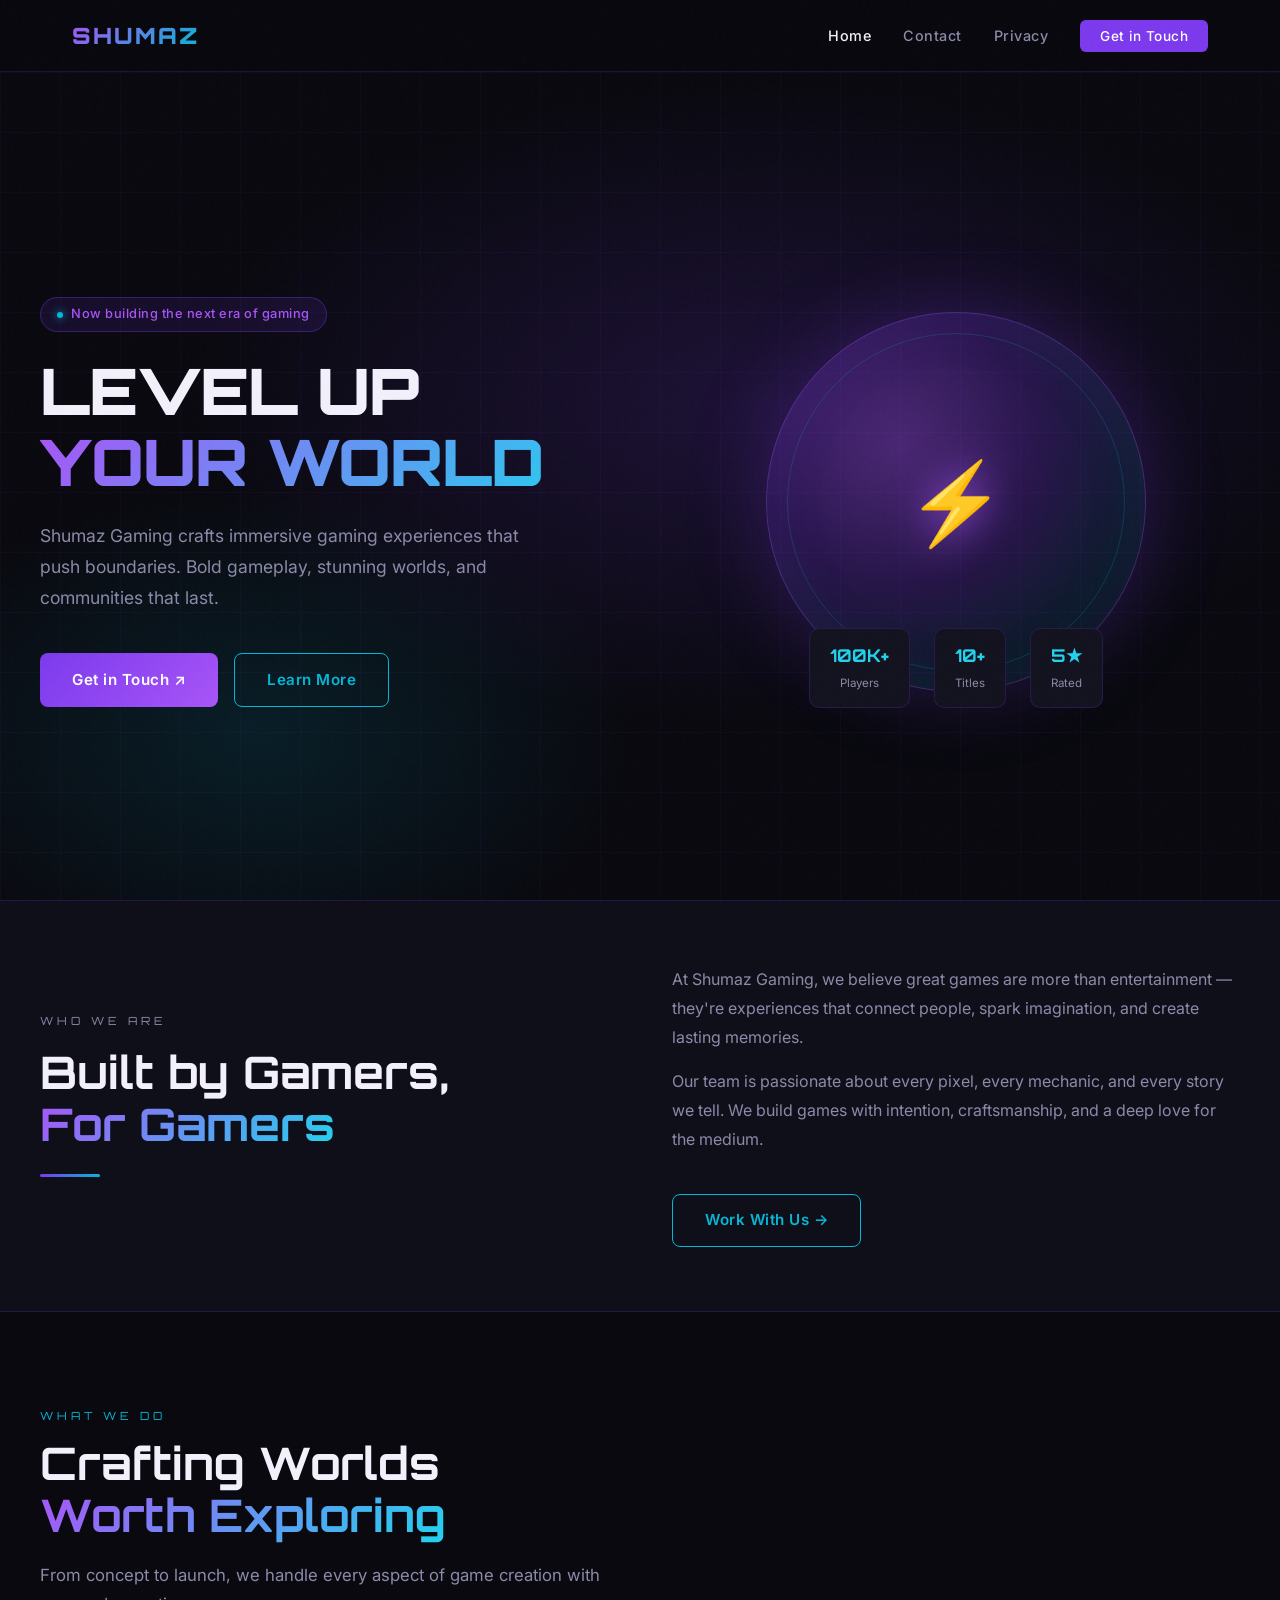
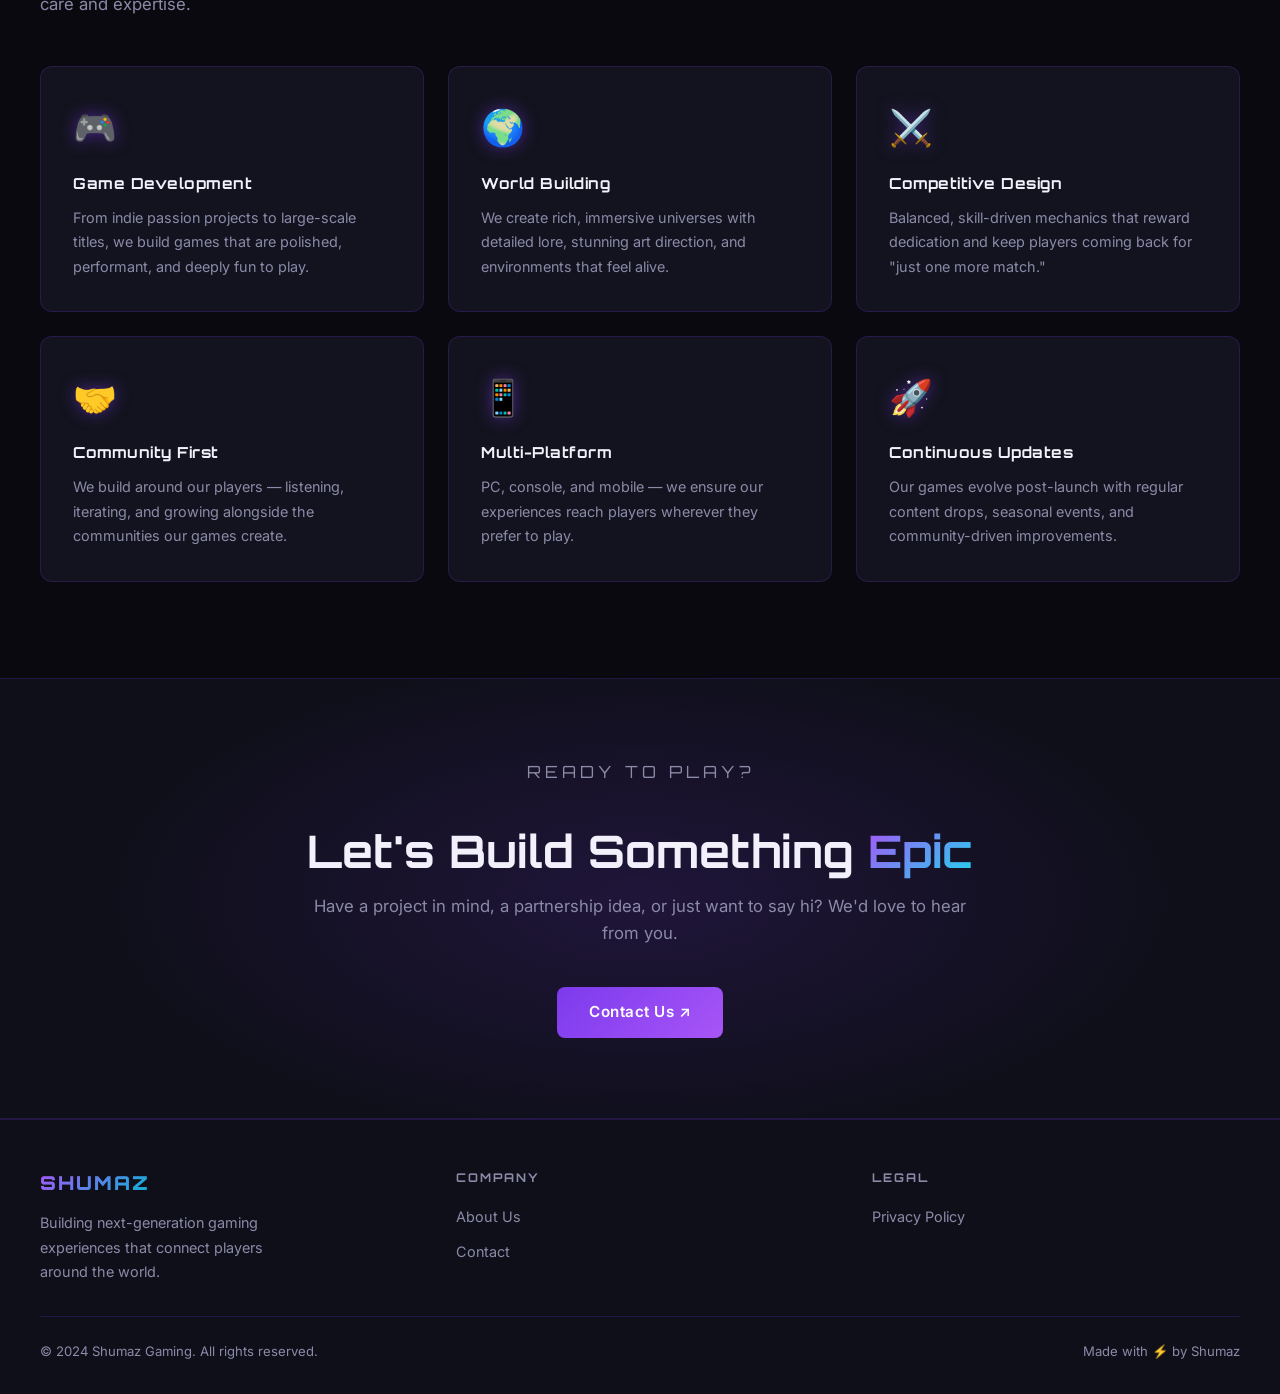
==== index.html @ ed70175b "push" ====
<!DOCTYPE html>
<html lang="en">
<head>
  <meta charset="UTF-8" />
  <meta name="viewport" content="width=device-width, initial-scale=1.0" />
  <title>Shumaz Gaming — Level Up Your World</title>
  <meta name="description" content="Shumaz Gaming creates next-generation gaming experiences. Bold games, immersive worlds, unforgettable moments." />
  <link rel="stylesheet" href="styles.css" />
  <style>
    /* ── Hero ── */
    .hero {
      min-height: calc(100vh - var(--nav-height));
      display: flex;
      align-items: center;
      position: relative;
      overflow: hidden;
      padding: 6rem 2rem 4rem;
    }
    .hero-bg {
      position: absolute;
      inset: 0;
      background:
        radial-gradient(ellipse 70% 60% at 60% 40%, rgba(124, 58, 237, 0.18) 0%, transparent 65%),
        radial-gradient(ellipse 50% 50% at 20% 80%, rgba(6, 182, 212, 0.12) 0%, transparent 60%),
        var(--bg-primary);
      z-index: 0;
    }
    /* Grid lines */
    .hero-bg::after {
      content: '';
      position: absolute;
      inset: 0;
      background-image:
        linear-gradient(rgba(124, 58, 237, 0.06) 1px, transparent 1px),
        linear-gradient(90deg, rgba(124, 58, 237, 0.06) 1px, transparent 1px);
      background-size: 60px 60px;
    }
    .hero-inner {
      max-width: 1200px;
      margin: 0 auto;
      width: 100%;
      position: relative;
      z-index: 1;
      display: grid;
      grid-template-columns: 1fr 1fr;
      align-items: center;
      gap: 4rem;
    }
    .hero-badge {
      display: inline-flex;
      align-items: center;
      gap: 0.5rem;
      background: rgba(124, 58, 237, 0.12);
      border: 1px solid rgba(124, 58, 237, 0.35);
      border-radius: 100px;
      padding: 0.4rem 1rem;
      font-size: 0.8rem;
      color: var(--purple-light);
      margin-bottom: 1.5rem;
      font-weight: 500;
      letter-spacing: 0.5px;
    }
    .hero-badge::before {
      content: '';
      width: 6px; height: 6px;
      background: var(--cyan);
      border-radius: 50%;
      box-shadow: 0 0 8px var(--cyan);
    }
    .hero-title {
      font-family: 'Orbitron', sans-serif;
      font-size: clamp(2.4rem, 5.5vw, 4rem);
      font-weight: 900;
      line-height: 1.1;
      margin-bottom: 1.5rem;
      letter-spacing: -1px;
    }
    .hero-title span { display: block; }
    .hero-desc {
      font-size: 1.1rem;
      color: var(--text-muted);
      max-width: 480px;
      line-height: 1.75;
      margin-bottom: 2.5rem;
    }
    .hero-actions {
      display: flex;
      gap: 1rem;
      flex-wrap: wrap;
    }
    .hero-visual {
      position: relative;
      display: flex;
      align-items: center;
      justify-content: center;
    }
    .hero-orb {
      width: 380px;
      height: 380px;
      border-radius: 50%;
      background: radial-gradient(circle at 35% 35%,
        rgba(168, 85, 247, 0.35) 0%,
        rgba(124, 58, 237, 0.2) 40%,
        rgba(6, 182, 212, 0.1) 70%,
        transparent 100%);
      border: 1px solid rgba(168, 85, 247, 0.3);
      box-shadow: 0 0 80px rgba(124, 58, 237, 0.25), inset 0 0 60px rgba(124, 58, 237, 0.1);
      animation: pulse 4s ease-in-out infinite;
      position: relative;
    }
    .hero-orb::before {
      content: '';
      position: absolute;
      inset: 20px;
      border-radius: 50%;
      border: 1px solid rgba(6, 182, 212, 0.2);
      animation: rotate 12s linear infinite;
    }
    .hero-orb::after {
      content: '⚡';
      position: absolute;
      inset: 0;
      display: flex;
      align-items: center;
      justify-content: center;
      font-size: 5rem;
      filter: drop-shadow(0 0 20px rgba(168, 85, 247, 0.8));
    }
    .hero-stats {
      position: absolute;
      bottom: -1rem;
      left: 50%;
      transform: translateX(-50%);
      display: flex;
      gap: 1.5rem;
    }
    .stat-chip {
      background: var(--bg-card);
      border: 1px solid var(--border);
      border-radius: 10px;
      padding: 0.75rem 1.25rem;
      text-align: center;
      white-space: nowrap;
    }
    .stat-chip strong {
      display: block;
      font-family: 'Orbitron', sans-serif;
      font-size: 1.1rem;
      font-weight: 700;
      color: var(--cyan-light);
    }
    .stat-chip span { font-size: 0.72rem; color: var(--text-muted); }

    @keyframes pulse {
      0%, 100% { box-shadow: 0 0 80px rgba(124, 58, 237, 0.25), inset 0 0 60px rgba(124, 58, 237, 0.1); }
      50% { box-shadow: 0 0 120px rgba(124, 58, 237, 0.4), inset 0 0 80px rgba(124, 58, 237, 0.15); }
    }
    @keyframes rotate {
      from { transform: rotate(0deg); }
      to { transform: rotate(360deg); }
    }

    /* ── About strip ── */
    .about-strip {
      background: var(--bg-secondary);
      border-top: 1px solid var(--border);
      border-bottom: 1px solid var(--border);
      padding: 4rem 2rem;
    }
    .about-strip-inner {
      max-width: 1200px;
      margin: 0 auto;
      display: grid;
      grid-template-columns: 1fr 1fr;
      gap: 4rem;
      align-items: center;
    }
    .about-strip p { color: var(--text-muted); line-height: 1.8; margin-bottom: 1rem; }

    /* ── Features ── */
    .features-grid {
      display: grid;
      grid-template-columns: repeat(3, 1fr);
      gap: 1.5rem;
      margin-top: 3rem;
    }
    .feature-icon {
      font-size: 2.2rem;
      margin-bottom: 1rem;
      filter: drop-shadow(0 0 8px rgba(124, 58, 237, 0.5));
    }
    .feature-title {
      font-family: 'Orbitron', sans-serif;
      font-size: 0.95rem;
      font-weight: 700;
      margin-bottom: 0.6rem;
      letter-spacing: 0.5px;
    }
    .feature-desc { font-size: 0.9rem; color: var(--text-muted); line-height: 1.7; }

    /* ── CTA Banner ── */
    .cta-banner {
      position: relative;
      overflow: hidden;
      background: var(--bg-secondary);
      border-top: 1px solid var(--border);
      border-bottom: 1px solid var(--border);
      padding: 5rem 2rem;
      text-align: center;
    }
    .cta-banner-bg {
      position: absolute;
      inset: 0;
      background: radial-gradient(ellipse 60% 80% at 50% 50%, rgba(124, 58, 237, 0.15) 0%, transparent 70%);
      pointer-events: none;
    }
    .cta-banner-inner { position: relative; z-index: 1; max-width: 680px; margin: 0 auto; }
    .cta-banner .section-title { margin-bottom: 1rem; }
    .cta-banner p { color: var(--text-muted); margin-bottom: 2.5rem; font-size: 1.05rem; }
    .cta-banner .hero-actions { justify-content: center; }
  </style>
</head>
<body>

  <!-- Navigation -->
  <nav>
    <div class="nav-inner">
      <a href="index.html" class="nav-logo">SHUMAZ</a>
      <ul class="nav-links">
        <li><a href="index.html" class="active">Home</a></li>
        <li><a href="contact.html">Contact</a></li>
        <li><a href="privacy-policy.html">Privacy</a></li>
        <li><a href="contact.html" class="nav-cta">Get in Touch</a></li>
      </ul>
      <button class="nav-hamburger" aria-label="Menu">
        <span></span><span></span><span></span>
      </button>
    </div>
  </nav>

  <main class="page-content">

    <!-- Hero -->
    <section class="hero">
      <div class="hero-bg"></div>
      <div class="hero-inner">
        <div class="hero-text">
          <div class="hero-badge">Now building the next era of gaming</div>
          <h1 class="hero-title">
            <span>LEVEL UP</span>
            <span class="gradient-text">YOUR WORLD</span>
          </h1>
          <p class="hero-desc">
            Shumaz Gaming crafts immersive gaming experiences that push boundaries.
            Bold gameplay, stunning worlds, and communities that last.
          </p>
          <div class="hero-actions">
            <a href="contact.html" class="btn btn-primary">Get in Touch ↗</a>
            <a href="#about" class="btn btn-outline">Learn More</a>
          </div>
        </div>
        <div class="hero-visual">
          <div class="hero-orb"></div>
          <div class="hero-stats">
            <div class="stat-chip"><strong>100K+</strong><span>Players</span></div>
            <div class="stat-chip"><strong>10+</strong><span>Titles</span></div>
            <div class="stat-chip"><strong>5★</strong><span>Rated</span></div>
          </div>
        </div>
      </div>
    </section>

    <!-- About Strip -->
    <section class="about-strip" id="about">
      <div class="about-strip-inner">
        <div>
          <p class="section-label">Who We Are</p>
          <h2 class="section-title">Built by Gamers,<br><span class="gradient-text">For Gamers</span></h2>
          <div class="divider"></div>
        </div>
        <div>
          <p>At Shumaz Gaming, we believe great games are more than entertainment — they're experiences that connect people, spark imagination, and create lasting memories.</p>
          <p>Our team is passionate about every pixel, every mechanic, and every story we tell. We build games with intention, craftsmanship, and a deep love for the medium.</p>
          <a href="contact.html" class="btn btn-outline" style="margin-top:1.5rem;">Work With Us →</a>
        </div>
      </div>
    </section>

    <!-- Features -->
    <section class="section">
      <div class="section-inner">
        <p class="section-label">What We Do</p>
        <h2 class="section-title">Crafting Worlds<br><span class="gradient-text">Worth Exploring</span></h2>
        <p class="section-subtitle">From concept to launch, we handle every aspect of game creation with care and expertise.</p>
        <div class="features-grid">
          <div class="card">
            <div class="feature-icon">🎮</div>
            <h3 class="feature-title">Game Development</h3>
            <p class="feature-desc">From indie passion projects to large-scale titles, we build games that are polished, performant, and deeply fun to play.</p>
          </div>
          <div class="card">
            <div class="feature-icon">🌍</div>
            <h3 class="feature-title">World Building</h3>
            <p class="feature-desc">We create rich, immersive universes with detailed lore, stunning art direction, and environments that feel alive.</p>
          </div>
          <div class="card">
            <div class="feature-icon">⚔️</div>
            <h3 class="feature-title">Competitive Design</h3>
            <p class="feature-desc">Balanced, skill-driven mechanics that reward dedication and keep players coming back for "just one more match."</p>
          </div>
          <div class="card">
            <div class="feature-icon">🤝</div>
            <h3 class="feature-title">Community First</h3>
            <p class="feature-desc">We build around our players — listening, iterating, and growing alongside the communities our games create.</p>
          </div>
          <div class="card">
            <div class="feature-icon">📱</div>
            <h3 class="feature-title">Multi-Platform</h3>
            <p class="feature-desc">PC, console, and mobile — we ensure our experiences reach players wherever they prefer to play.</p>
          </div>
          <div class="card">
            <div class="feature-icon">🚀</div>
            <h3 class="feature-title">Continuous Updates</h3>
            <p class="feature-desc">Our games evolve post-launch with regular content drops, seasonal events, and community-driven improvements.</p>
          </div>
        </div>
      </div>
    </section>

    <!-- CTA Banner -->
    <div class="cta-banner">
      <div class="cta-banner-bg"></div>
      <div class="cta-banner-inner">
        <p class="section-label">Ready to Play?</p>
        <h2 class="section-title">Let's Build Something <span class="gradient-text">Epic</span></h2>
        <p>Have a project in mind, a partnership idea, or just want to say hi? We'd love to hear from you.</p>
        <div class="hero-actions">
          <a href="contact.html" class="btn btn-primary">Contact Us ↗</a>
        </div>
      </div>
    </div>

  </main>

  <!-- Footer -->
  <footer>
    <div class="footer-inner">
      <div class="footer-brand">
        <a href="index.html" class="nav-logo">SHUMAZ</a>
        <p>Building next-generation gaming experiences that connect players around the world.</p>
      </div>
      <div class="footer-col">
        <h4>Company</h4>
        <ul>
          <li><a href="index.html#about">About Us</a></li>
          <li><a href="contact.html">Contact</a></li>
        </ul>
      </div>
      <div class="footer-col">
        <h4>Legal</h4>
        <ul>
          <li><a href="privacy-policy.html">Privacy Policy</a></li>
        </ul>
      </div>
    </div>
    <div class="footer-bottom">
      <span>© 2024 Shumaz Gaming. All rights reserved.</span>
      <span>Made with ⚡ by Shumaz</span>
    </div>
  </footer>

</body>
</html>
---- styles.css ----
/* =============================================
   SHUMAZ GAMING — Shared Stylesheet
   ============================================= */

@import url('https://fonts.googleapis.com/css2?family=Orbitron:wght@400;600;700;900&family=Inter:wght@300;400;500;600&display=swap');

/* ── Variables ── */
:root {
  --bg-primary:    #09090f;
  --bg-secondary:  #0f0f1a;
  --bg-card:       #13131f;
  --border:        rgba(124, 58, 237, 0.2);
  --purple:        #7c3aed;
  --purple-light:  #a855f7;
  --cyan:          #06b6d4;
  --cyan-light:    #22d3ee;
  --text-primary:  #f1f0fb;
  --text-muted:    #8b8aa8;
  --glow-purple:   0 0 20px rgba(124, 58, 237, 0.4);
  --glow-cyan:     0 0 20px rgba(6, 182, 212, 0.4);
  --radius:        12px;
  --nav-height:    72px;
}

/* ── Reset ── */
*, *::before, *::after { box-sizing: border-box; margin: 0; padding: 0; }
html { scroll-behavior: smooth; }
body {
  font-family: 'Inter', sans-serif;
  background: var(--bg-primary);
  color: var(--text-primary);
  line-height: 1.6;
  overflow-x: hidden;
}
a { color: inherit; text-decoration: none; }
img { max-width: 100%; display: block; }

/* ── Navigation ── */
nav {
  position: fixed;
  top: 0; left: 0; right: 0;
  height: var(--nav-height);
  background: rgba(9, 9, 15, 0.85);
  backdrop-filter: blur(16px);
  -webkit-backdrop-filter: blur(16px);
  border-bottom: 1px solid var(--border);
  z-index: 1000;
  display: flex;
  align-items: center;
}
.nav-inner {
  max-width: 1200px;
  margin: 0 auto;
  padding: 0 2rem;
  width: 100%;
  display: flex;
  align-items: center;
  justify-content: space-between;
}
.nav-logo {
  font-family: 'Orbitron', sans-serif;
  font-weight: 900;
  font-size: 1.4rem;
  letter-spacing: 2px;
  background: linear-gradient(135deg, var(--purple-light), var(--cyan));
  -webkit-background-clip: text;
  -webkit-text-fill-color: transparent;
  background-clip: text;
}
.nav-links {
  display: flex;
  align-items: center;
  gap: 2rem;
  list-style: none;
}
.nav-links a {
  font-size: 0.9rem;
  font-weight: 500;
  color: var(--text-muted);
  transition: color 0.2s;
  letter-spacing: 0.5px;
}
.nav-links a:hover,
.nav-links a.active { color: var(--text-primary); }
.nav-cta {
  background: var(--purple);
  color: #fff !important;
  padding: 0.5rem 1.25rem;
  border-radius: 6px;
  font-size: 0.85rem !important;
  transition: background 0.2s, box-shadow 0.2s !important;
}
.nav-cta:hover {
  background: var(--purple-light) !important;
  box-shadow: var(--glow-purple);
}
.nav-hamburger {
  display: none;
  flex-direction: column;
  gap: 5px;
  cursor: pointer;
  background: none;
  border: none;
  padding: 4px;
}
.nav-hamburger span {
  display: block;
  width: 24px;
  height: 2px;
  background: var(--text-primary);
  border-radius: 2px;
  transition: 0.3s;
}

/* ── Page wrapper (offset for fixed nav) ── */
.page-content {
  padding-top: var(--nav-height);
}

/* ── Section helpers ── */
.section {
  padding: 6rem 2rem;
}
.section-inner {
  max-width: 1200px;
  margin: 0 auto;
}
.section-label {
  font-family: 'Orbitron', sans-serif;
  font-size: 0.7rem;
  letter-spacing: 4px;
  text-transform: uppercase;
  color: var(--cyan);
  margin-bottom: 0.75rem;
}
.section-title {
  font-family: 'Orbitron', sans-serif;
  font-size: clamp(1.8rem, 4vw, 2.8rem);
  font-weight: 700;
  line-height: 1.15;
  margin-bottom: 1.25rem;
}
.section-subtitle {
  font-size: 1.05rem;
  color: var(--text-muted);
  max-width: 560px;
  line-height: 1.7;
}

/* ── Buttons ── */
.btn {
  display: inline-flex;
  align-items: center;
  gap: 0.5rem;
  padding: 0.85rem 2rem;
  border-radius: 8px;
  font-weight: 600;
  font-size: 0.95rem;
  cursor: pointer;
  border: none;
  transition: all 0.25s;
  letter-spacing: 0.5px;
}
.btn-primary {
  background: linear-gradient(135deg, var(--purple), var(--purple-light));
  color: #fff;
}
.btn-primary:hover {
  box-shadow: var(--glow-purple);
  transform: translateY(-2px);
}
.btn-outline {
  background: transparent;
  color: var(--cyan);
  border: 1px solid var(--cyan);
}
.btn-outline:hover {
  background: rgba(6, 182, 212, 0.08);
  box-shadow: var(--glow-cyan);
  transform: translateY(-2px);
}

/* ── Cards ── */
.card {
  background: var(--bg-card);
  border: 1px solid var(--border);
  border-radius: var(--radius);
  padding: 2rem;
  transition: border-color 0.25s, transform 0.25s, box-shadow 0.25s;
}
.card:hover {
  border-color: var(--purple);
  transform: translateY(-4px);
  box-shadow: var(--glow-purple);
}

/* ── Gradient text utility ── */
.gradient-text {
  background: linear-gradient(135deg, var(--purple-light), var(--cyan-light));
  -webkit-background-clip: text;
  -webkit-text-fill-color: transparent;
  background-clip: text;
}

/* ── Divider ── */
.divider {
  width: 60px;
  height: 3px;
  background: linear-gradient(90deg, var(--purple), var(--cyan));
  border-radius: 2px;
  margin: 1.5rem 0;
}

/* ── Footer ── */
footer {
  background: var(--bg-secondary);
  border-top: 1px solid var(--border);
  padding: 3rem 2rem 2rem;
}
.footer-inner {
  max-width: 1200px;
  margin: 0 auto;
  display: grid;
  grid-template-columns: 1fr 1fr 1fr;
  gap: 3rem;
}
.footer-brand .nav-logo { font-size: 1.2rem; display: inline-block; margin-bottom: 0.75rem; }
.footer-brand p { font-size: 0.9rem; color: var(--text-muted); max-width: 260px; line-height: 1.7; }
.footer-col h4 {
  font-family: 'Orbitron', sans-serif;
  font-size: 0.75rem;
  letter-spacing: 2px;
  text-transform: uppercase;
  color: var(--text-muted);
  margin-bottom: 1rem;
}
.footer-col ul { list-style: none; display: flex; flex-direction: column; gap: 0.6rem; }
.footer-col ul li a { font-size: 0.9rem; color: var(--text-muted); transition: color 0.2s; }
.footer-col ul li a:hover { color: var(--cyan); }
.footer-bottom {
  max-width: 1200px;
  margin: 2rem auto 0;
  padding-top: 1.5rem;
  border-top: 1px solid var(--border);
  display: flex;
  justify-content: space-between;
  align-items: center;
  font-size: 0.82rem;
  color: var(--text-muted);
  flex-wrap: wrap;
  gap: 0.5rem;
}

/* ── Noise overlay (subtle texture) ── */
body::before {
  content: '';
  position: fixed;
  inset: 0;
  background-image: url("data:image/svg+xml,%3Csvg viewBox='0 0 256 256' xmlns='http://www.w3.org/2000/svg'%3E%3Cfilter id='noise'%3E%3CfeTurbulence type='fractalNoise' baseFrequency='0.9' numOctaves='4' stitchTiles='stitch'/%3E%3C/filter%3E%3Crect width='100%25' height='100%25' filter='url(%23noise)' opacity='0.03'/%3E%3C/svg%3E");
  pointer-events: none;
  z-index: 9999;
  opacity: 0.4;
}

/* ── Responsive ── */
@media (max-width: 768px) {
  .nav-links { display: none; }
  .nav-hamburger { display: flex; }
  .footer-inner { grid-template-columns: 1fr; gap: 2rem; }
  .section { padding: 4rem 1.25rem; }
}
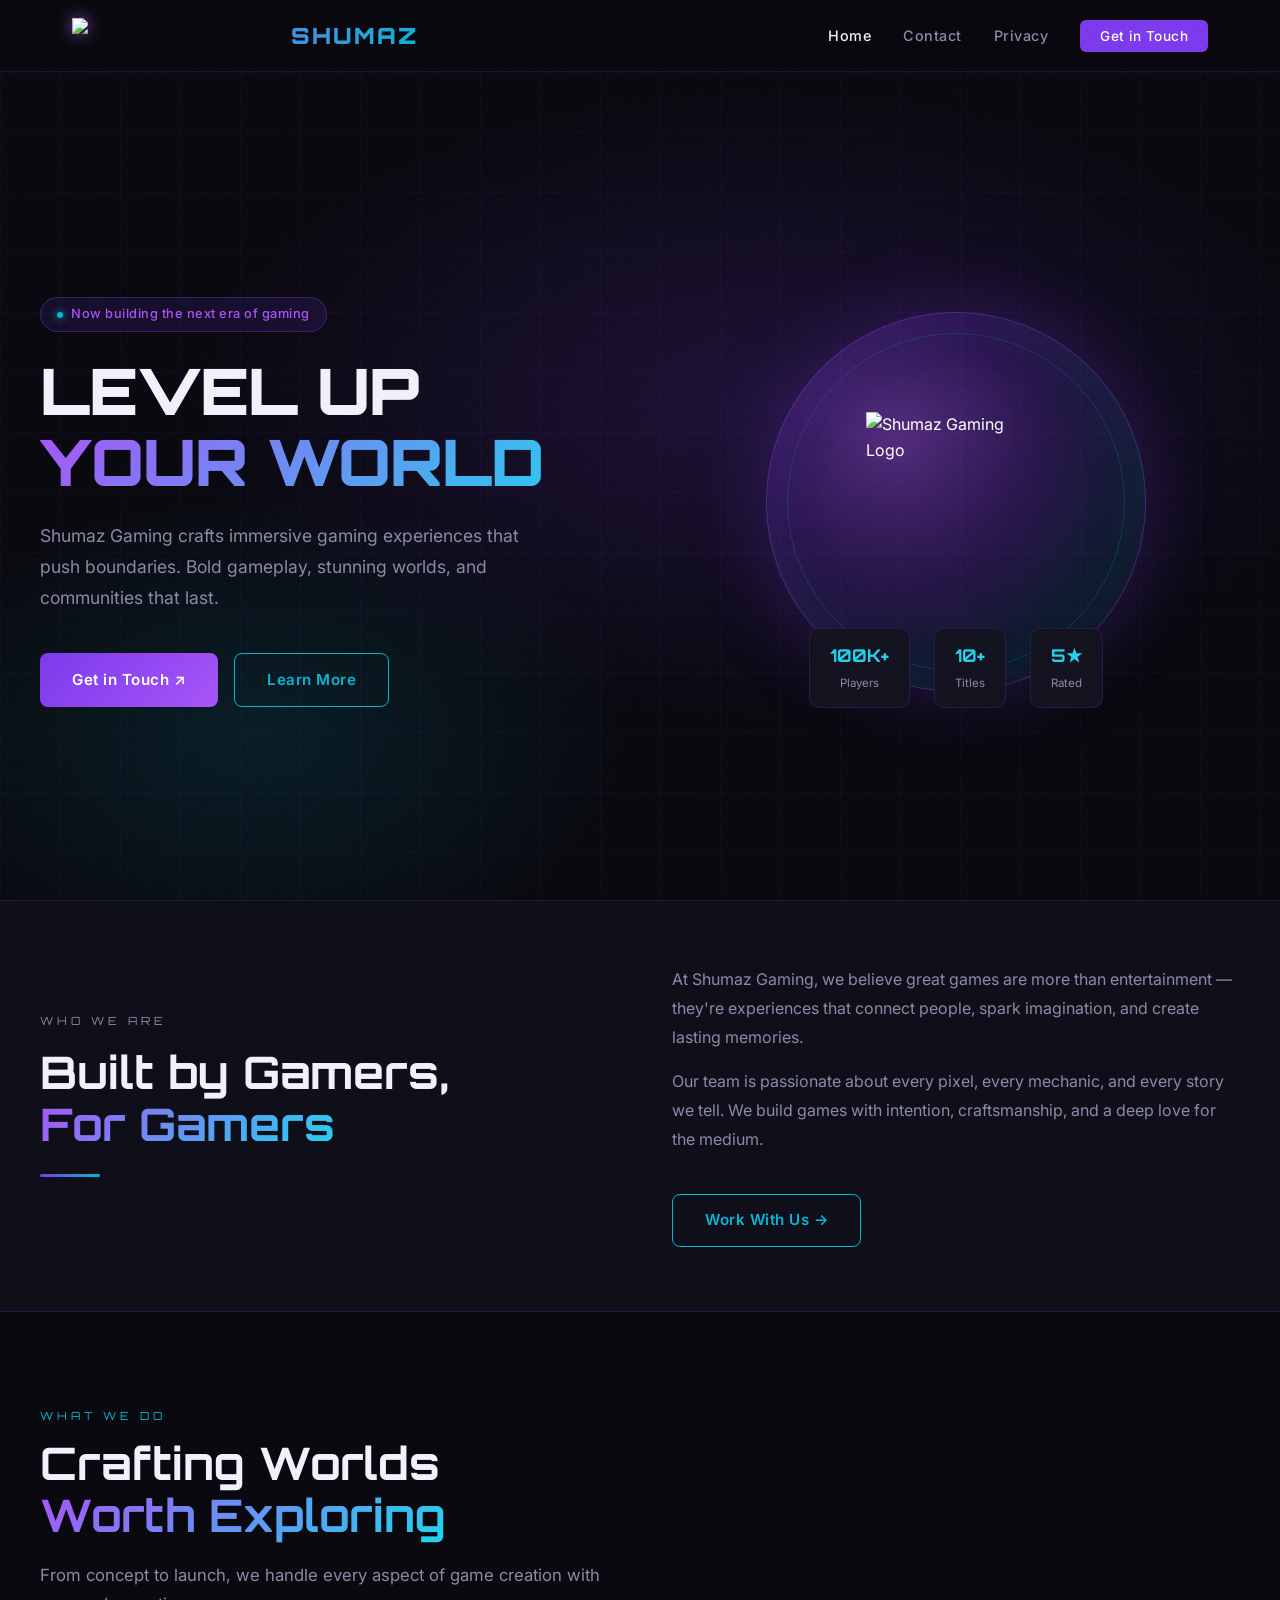
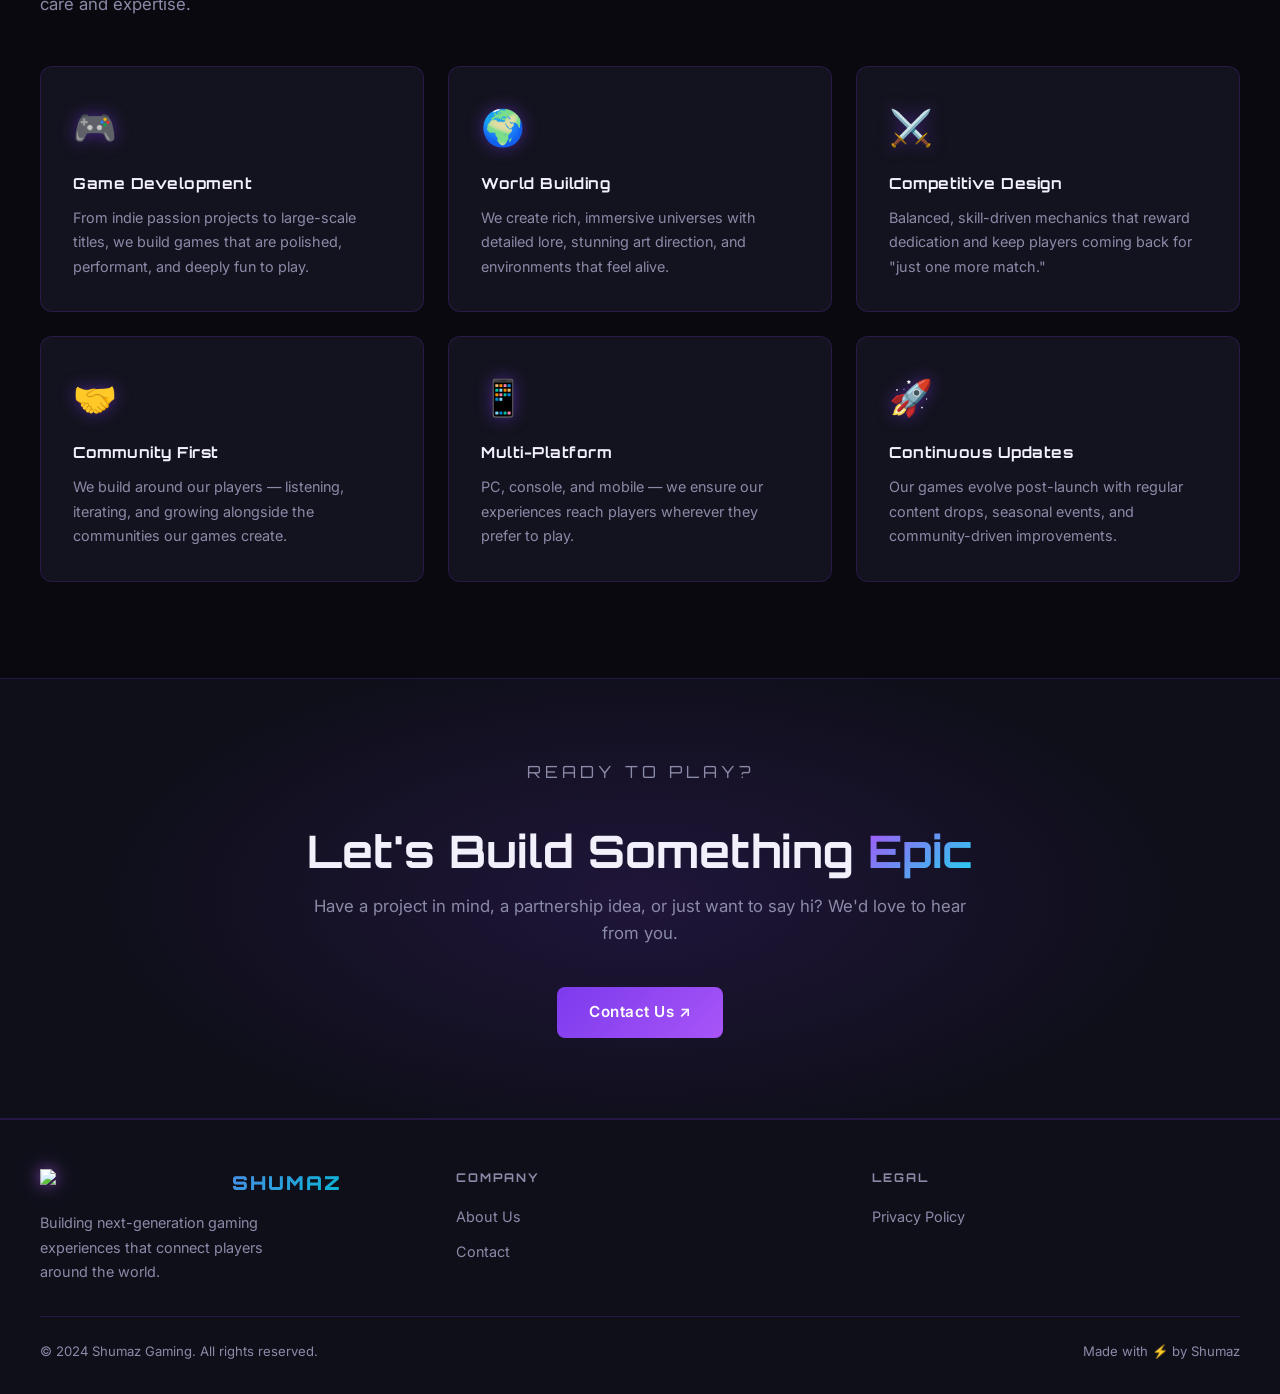
==== commit 622b44e6: "Added logo" ====
--- a/index.html
+++ b/index.html
@@ -116,15 +116,23 @@
       border: 1px solid rgba(6, 182, 212, 0.2);
       animation: rotate 12s linear infinite;
     }
-    .hero-orb::after {
-      content: '⚡';
+    .hero-orb-logo {
       position: absolute;
       inset: 0;
       display: flex;
       align-items: center;
       justify-content: center;
-      font-size: 5rem;
-      filter: drop-shadow(0 0 20px rgba(168, 85, 247, 0.8));
+    }
+    .hero-orb-logo img {
+      width: 180px;
+      height: 180px;
+      object-fit: contain;
+      filter: drop-shadow(0 0 30px rgba(168, 85, 247, 0.9)) brightness(1.15);
+      animation: floatLogo 3s ease-in-out infinite;
+    }
+    @keyframes floatLogo {
+      0%, 100% { transform: translateY(0px); }
+      50% { transform: translateY(-12px); }
     }
     .hero-stats {
       position: absolute;
@@ -225,7 +233,7 @@
   <!-- Navigation -->
   <nav>
     <div class="nav-inner">
-      <a href="index.html" class="nav-logo">SHUMAZ</a>
+      <a href="index.html" class="nav-logo"><img src="art/Logo No BG.png" alt="Shumaz Logo" />SHUMAZ</a>
       <ul class="nav-links">
         <li><a href="index.html" class="active">Home</a></li>
         <li><a href="contact.html">Contact</a></li>
@@ -260,7 +268,11 @@
           </div>
         </div>
         <div class="hero-visual">
-          <div class="hero-orb"></div>
+          <div class="hero-orb">
+            <div class="hero-orb-logo">
+              <img src="art/Logo No BG.png" alt="Shumaz Gaming Logo" />
+            </div>
+          </div>
           <div class="hero-stats">
             <div class="stat-chip"><strong>100K+</strong><span>Players</span></div>
             <div class="stat-chip"><strong>10+</strong><span>Titles</span></div>
@@ -346,7 +358,7 @@
   <footer>
     <div class="footer-inner">
       <div class="footer-brand">
-        <a href="index.html" class="nav-logo">SHUMAZ</a>
+        <a href="index.html" class="nav-logo"><img src="art/Logo No BG.png" alt="Shumaz Logo" />SHUMAZ</a>
         <p>Building next-generation gaming experiences that connect players around the world.</p>
       </div>
       <div class="footer-col">
--- a/styles.css
+++ b/styles.css
@@ -58,6 +58,9 @@
   justify-content: space-between;
 }
 .nav-logo {
+  display: flex;
+  align-items: center;
+  gap: 0.6rem;
   font-family: 'Orbitron', sans-serif;
   font-weight: 900;
   font-size: 1.4rem;
@@ -66,6 +69,15 @@
   -webkit-background-clip: text;
   -webkit-text-fill-color: transparent;
   background-clip: text;
+}
+.nav-logo img {
+  height: 36px;
+  width: auto;
+  filter: drop-shadow(0 0 8px rgba(168, 85, 247, 0.7)) brightness(1.1);
+  transition: filter 0.3s;
+}
+.nav-logo:hover img {
+  filter: drop-shadow(0 0 14px rgba(6, 182, 212, 0.8)) brightness(1.2);
 }
 .nav-links {
   display: flex;
@@ -224,7 +236,8 @@
   grid-template-columns: 1fr 1fr 1fr;
   gap: 3rem;
 }
-.footer-brand .nav-logo { font-size: 1.2rem; display: inline-block; margin-bottom: 0.75rem; }
+.footer-brand .nav-logo { font-size: 1.2rem; display: inline-flex; margin-bottom: 0.75rem; }
+.footer-brand .nav-logo img { height: 30px; }
 .footer-brand p { font-size: 0.9rem; color: var(--text-muted); max-width: 260px; line-height: 1.7; }
 .footer-col h4 {
   font-family: 'Orbitron', sans-serif;
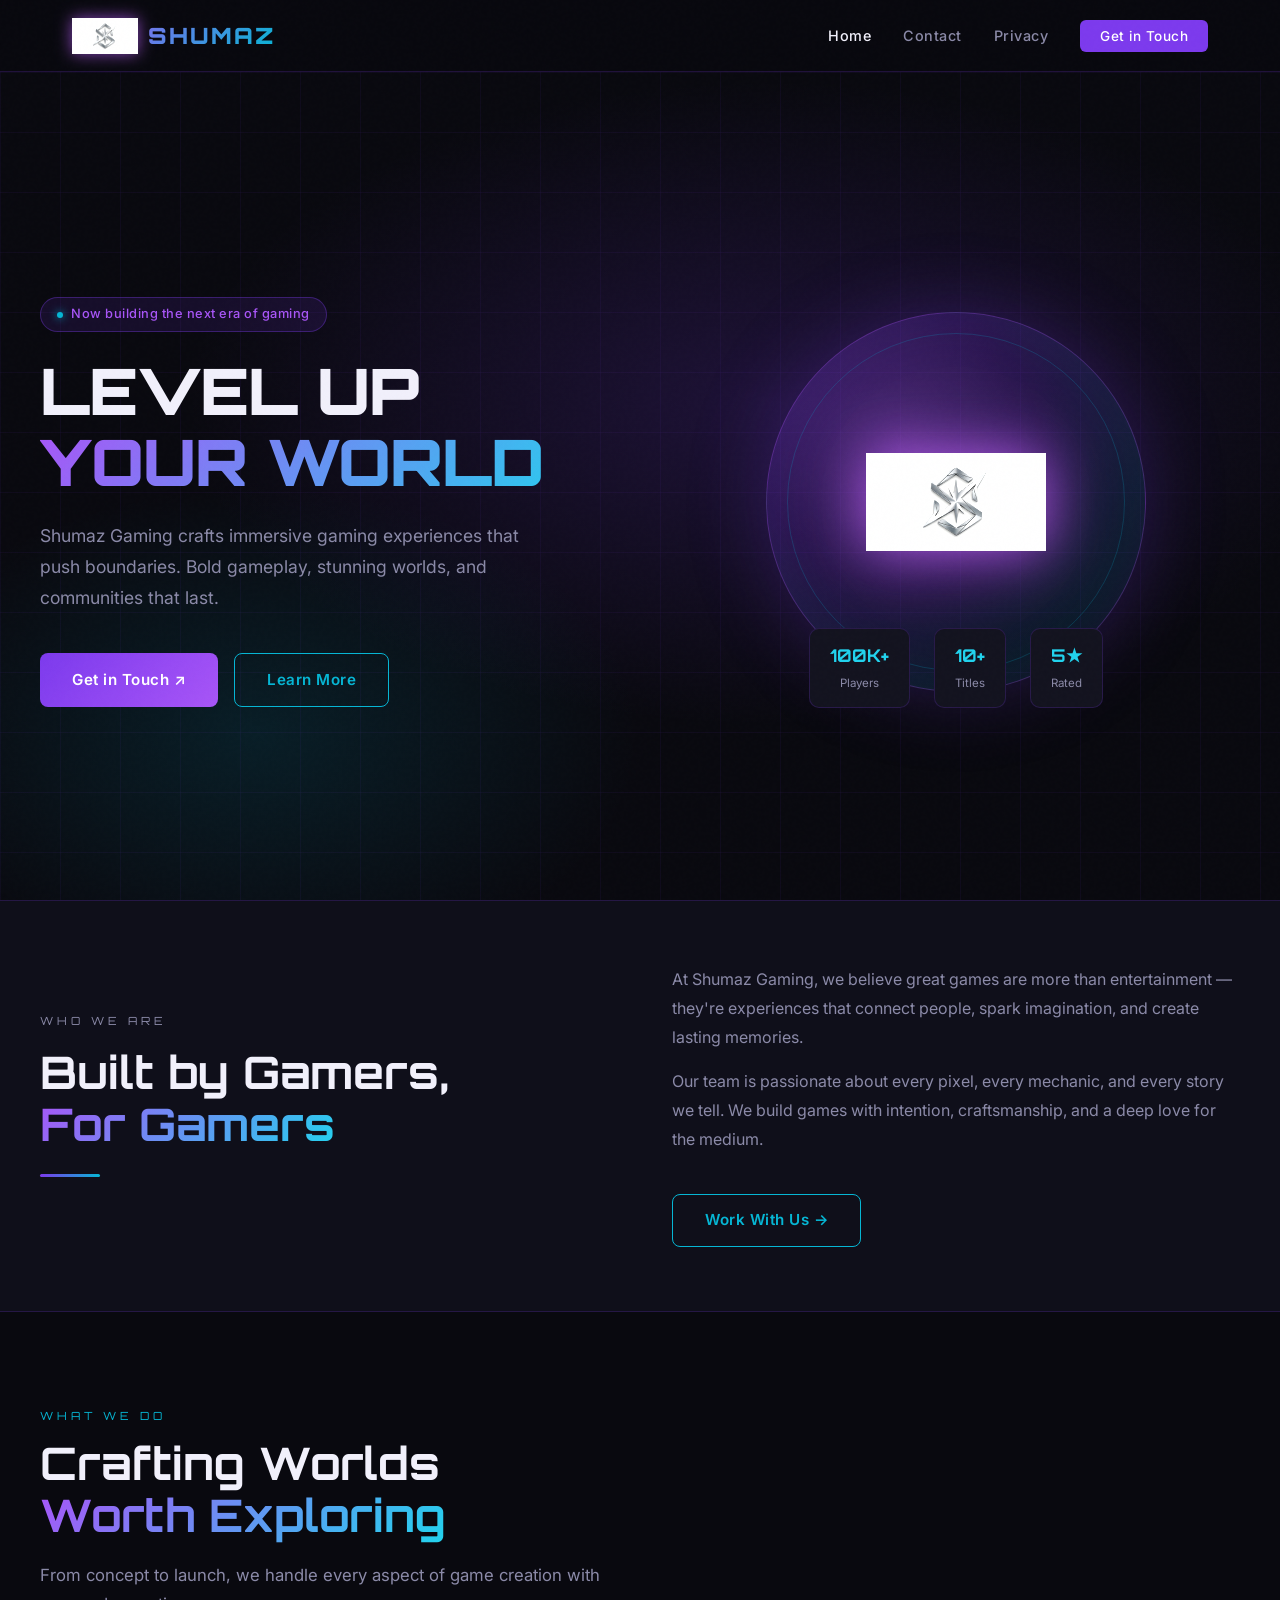
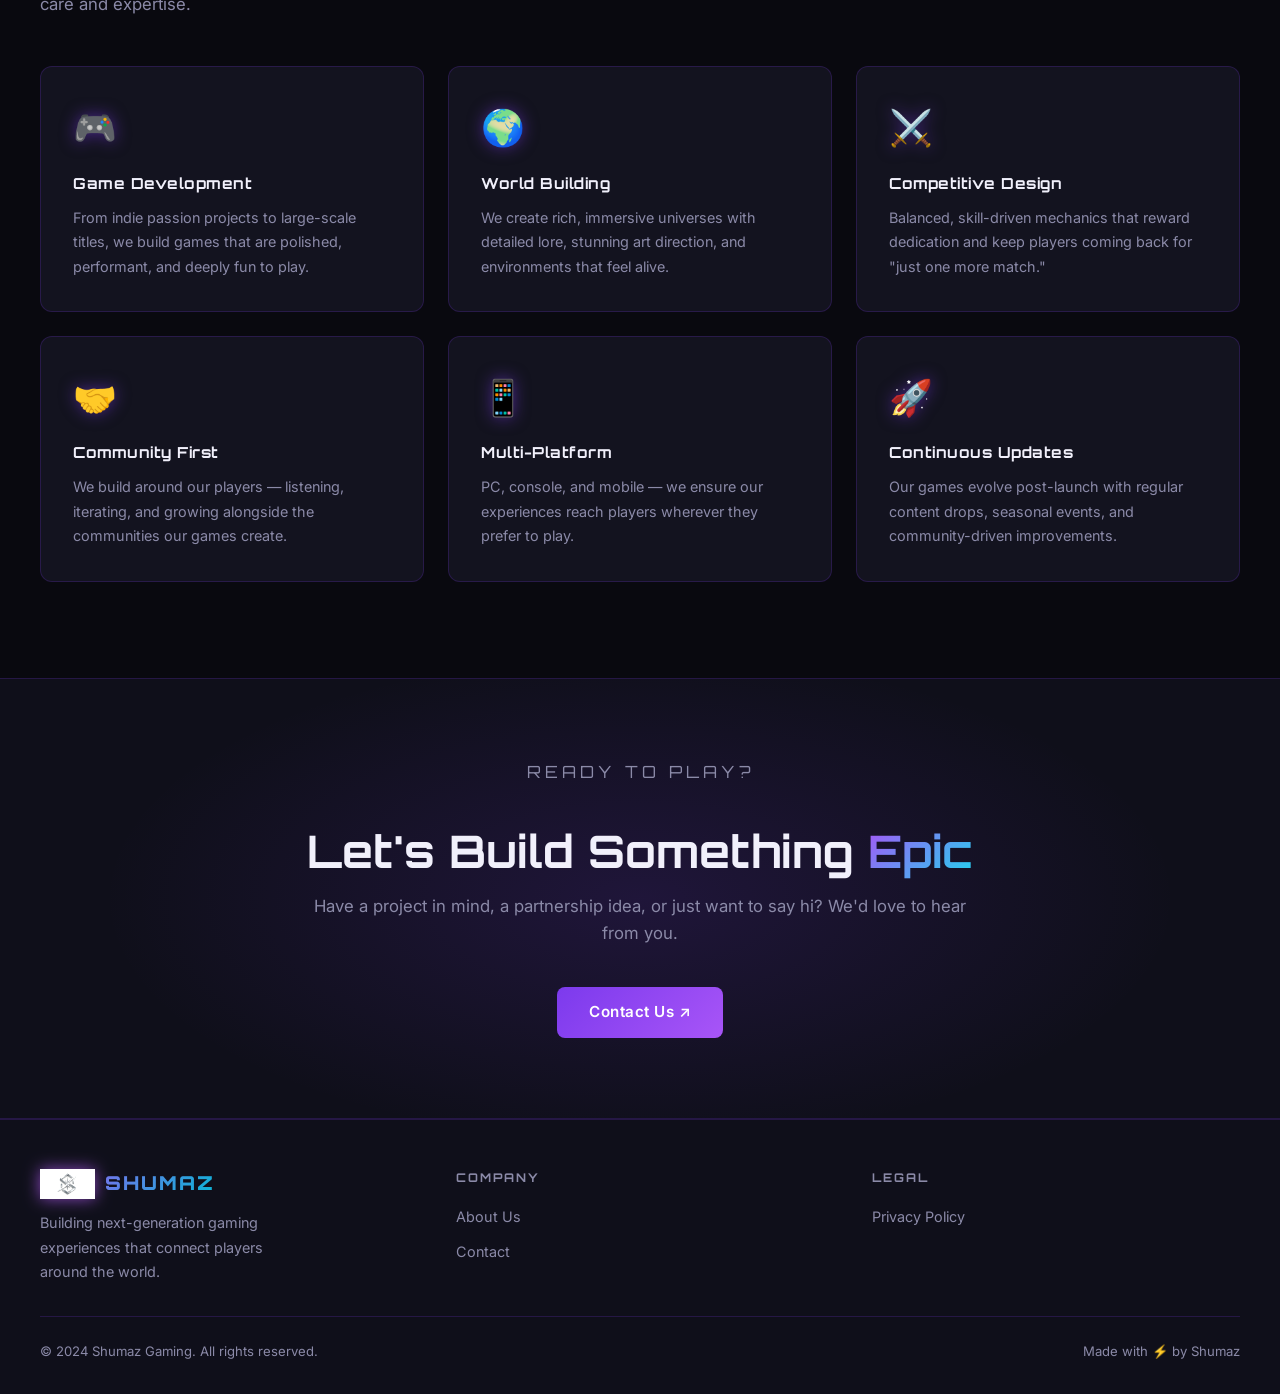
==== commit 950f13a8: "c" ====
--- a/index.html
+++ b/index.html
@@ -233,7 +233,7 @@
   <!-- Navigation -->
   <nav>
     <div class="nav-inner">
-      <a href="index.html" class="nav-logo"><img src="art/Logo No BG.png" alt="Shumaz Logo" />SHUMAZ</a>
+      <a href="index.html" class="nav-logo"><img src="Art/logo.png" alt="Shumaz Logo" />SHUMAZ</a>
       <ul class="nav-links">
         <li><a href="index.html" class="active">Home</a></li>
         <li><a href="contact.html">Contact</a></li>
@@ -270,7 +270,7 @@
         <div class="hero-visual">
           <div class="hero-orb">
             <div class="hero-orb-logo">
-              <img src="art/Logo No BG.png" alt="Shumaz Gaming Logo" />
+              <img src="Art/logo.png" alt="Shumaz Gaming Logo" />
             </div>
           </div>
           <div class="hero-stats">
@@ -358,7 +358,7 @@
   <footer>
     <div class="footer-inner">
       <div class="footer-brand">
-        <a href="index.html" class="nav-logo"><img src="art/Logo No BG.png" alt="Shumaz Logo" />SHUMAZ</a>
+        <a href="index.html" class="nav-logo"><img src="Art/logo.png" alt="Shumaz Logo" />SHUMAZ</a>
         <p>Building next-generation gaming experiences that connect players around the world.</p>
       </div>
       <div class="footer-col">
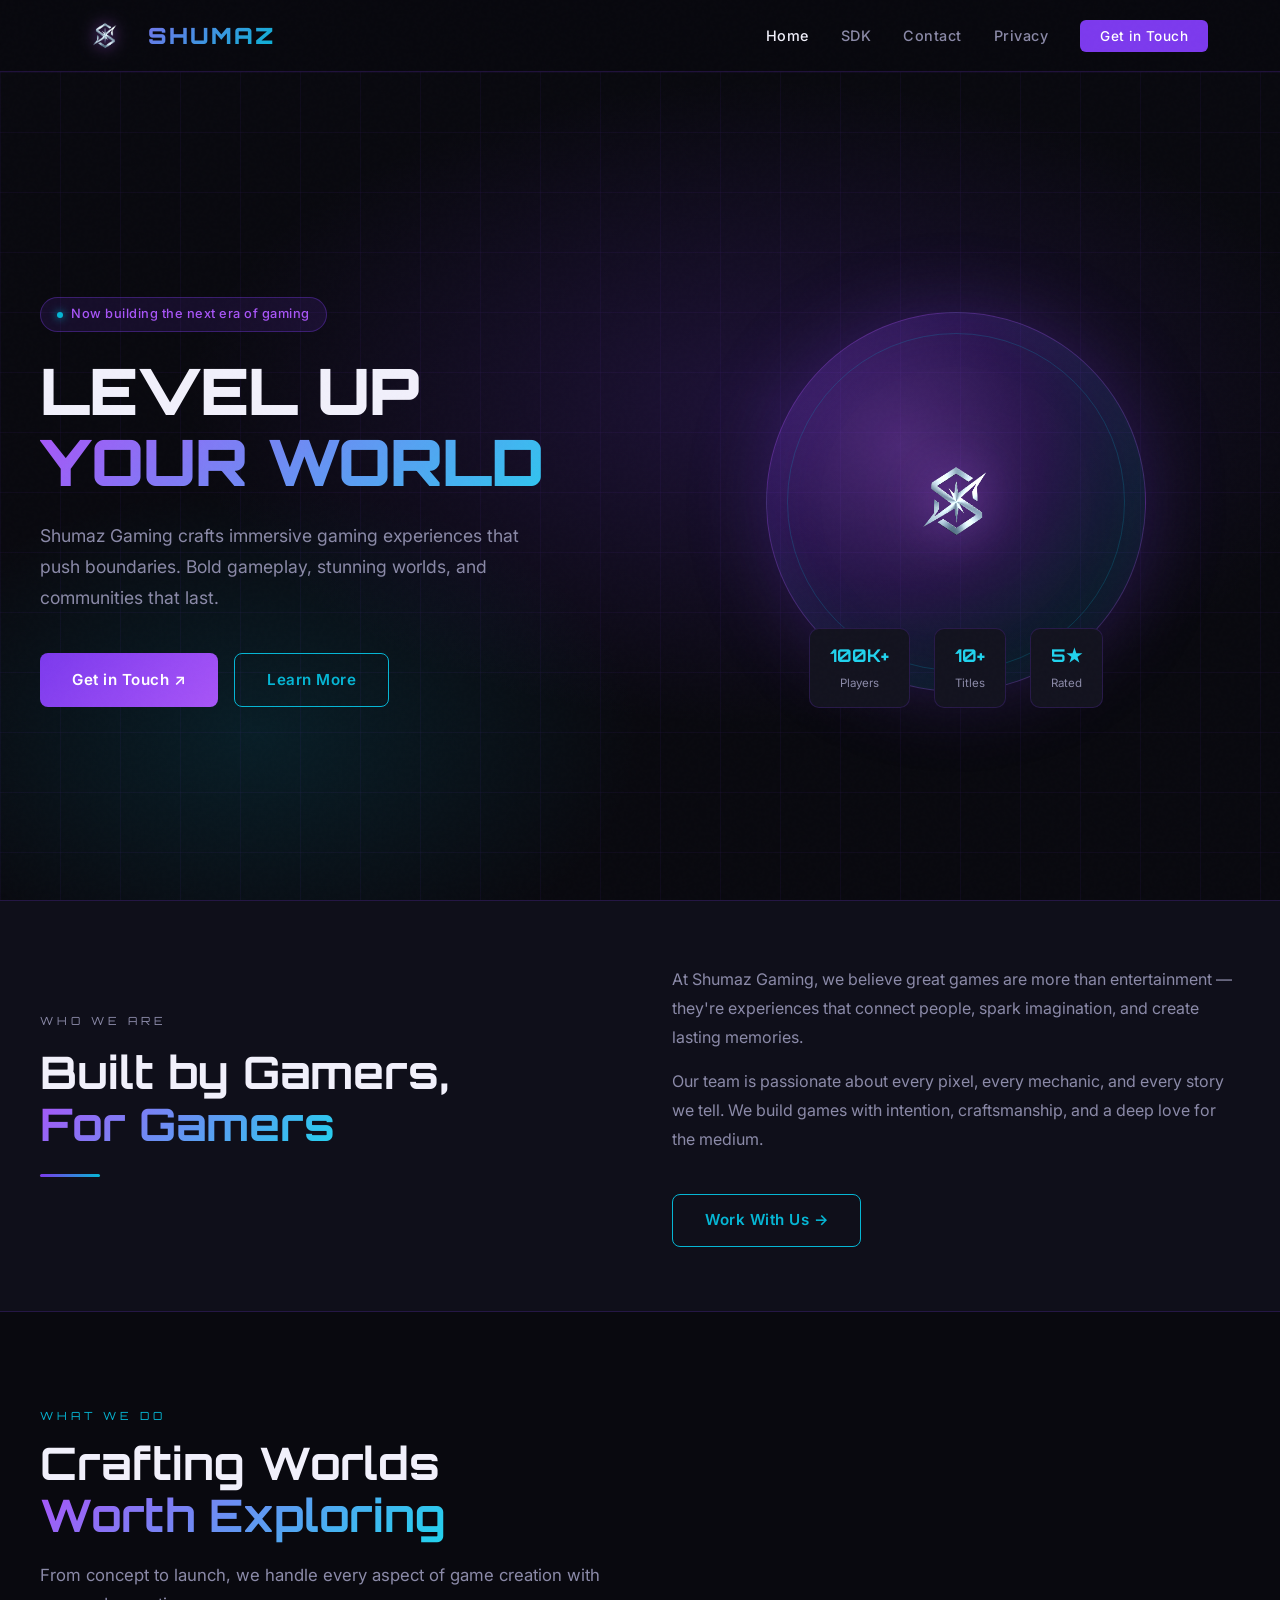
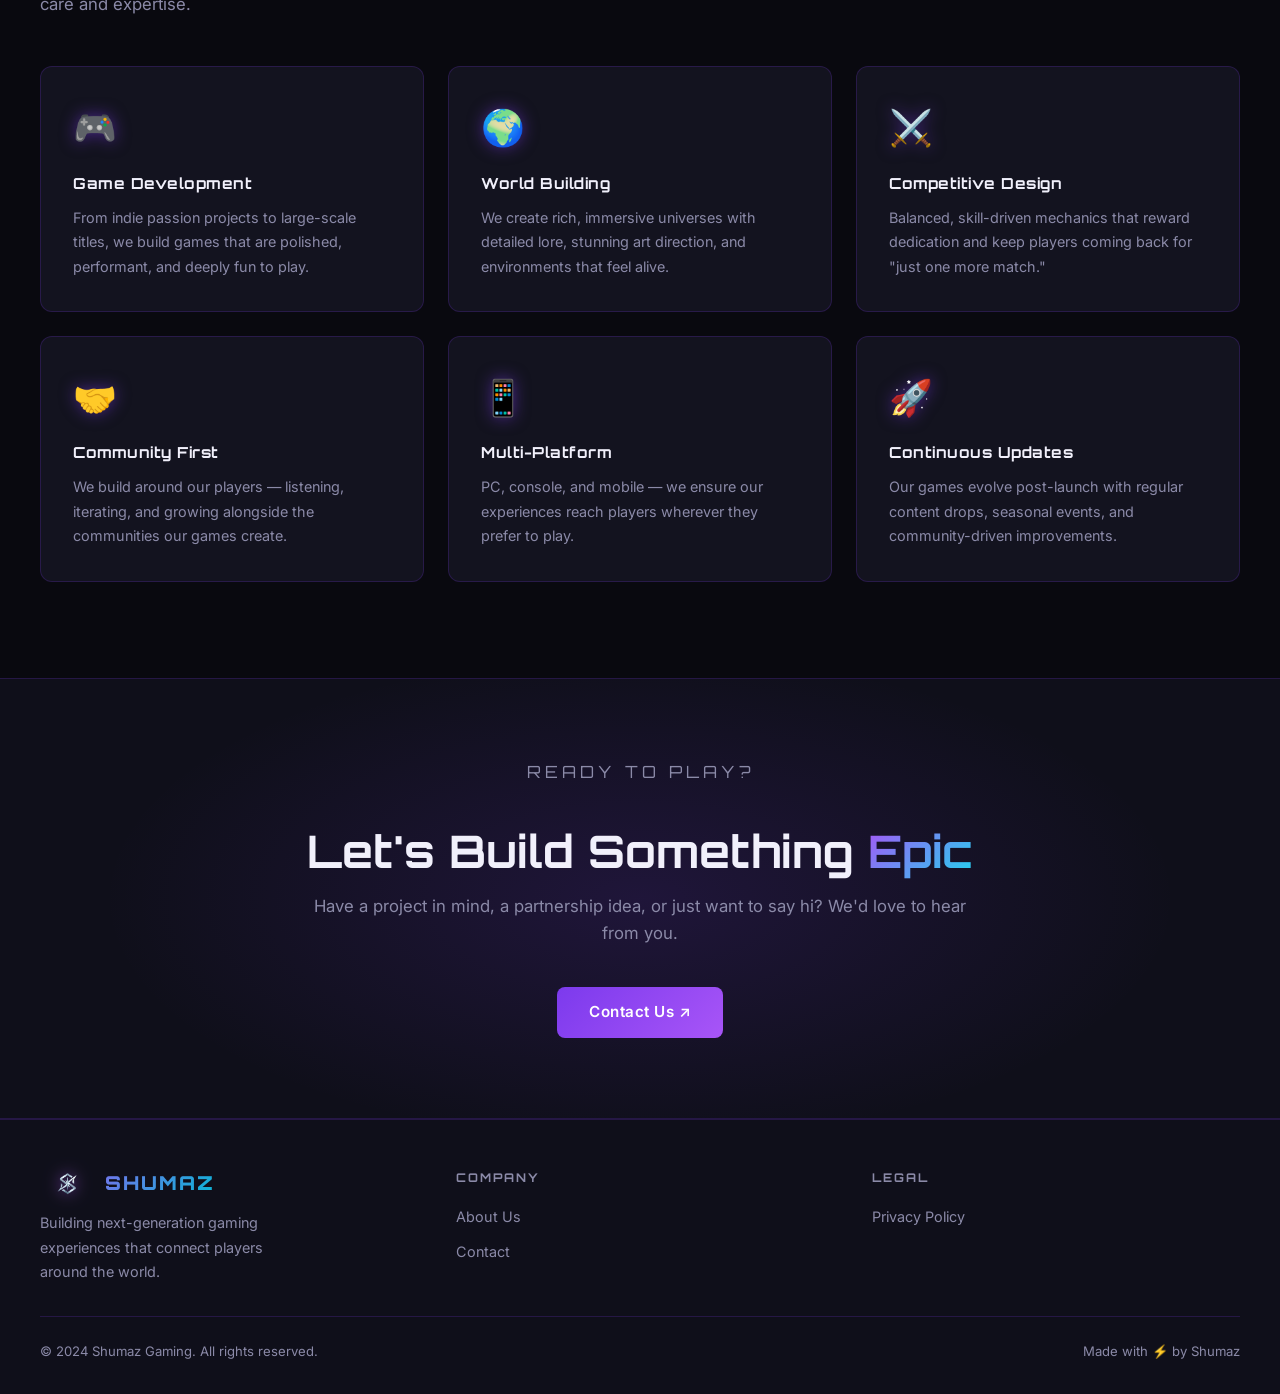
==== commit 5684c642: "SDK Page addeed" ====
--- a/index.html
+++ b/index.html
@@ -236,6 +236,7 @@
       <a href="index.html" class="nav-logo"><img src="Art/logo.png" alt="Shumaz Logo" />SHUMAZ</a>
       <ul class="nav-links">
         <li><a href="index.html" class="active">Home</a></li>
+        <li><a href="sdk.html">SDK</a></li>
         <li><a href="contact.html">Contact</a></li>
         <li><a href="privacy-policy.html">Privacy</a></li>
         <li><a href="contact.html" class="nav-cta">Get in Touch</a></li>
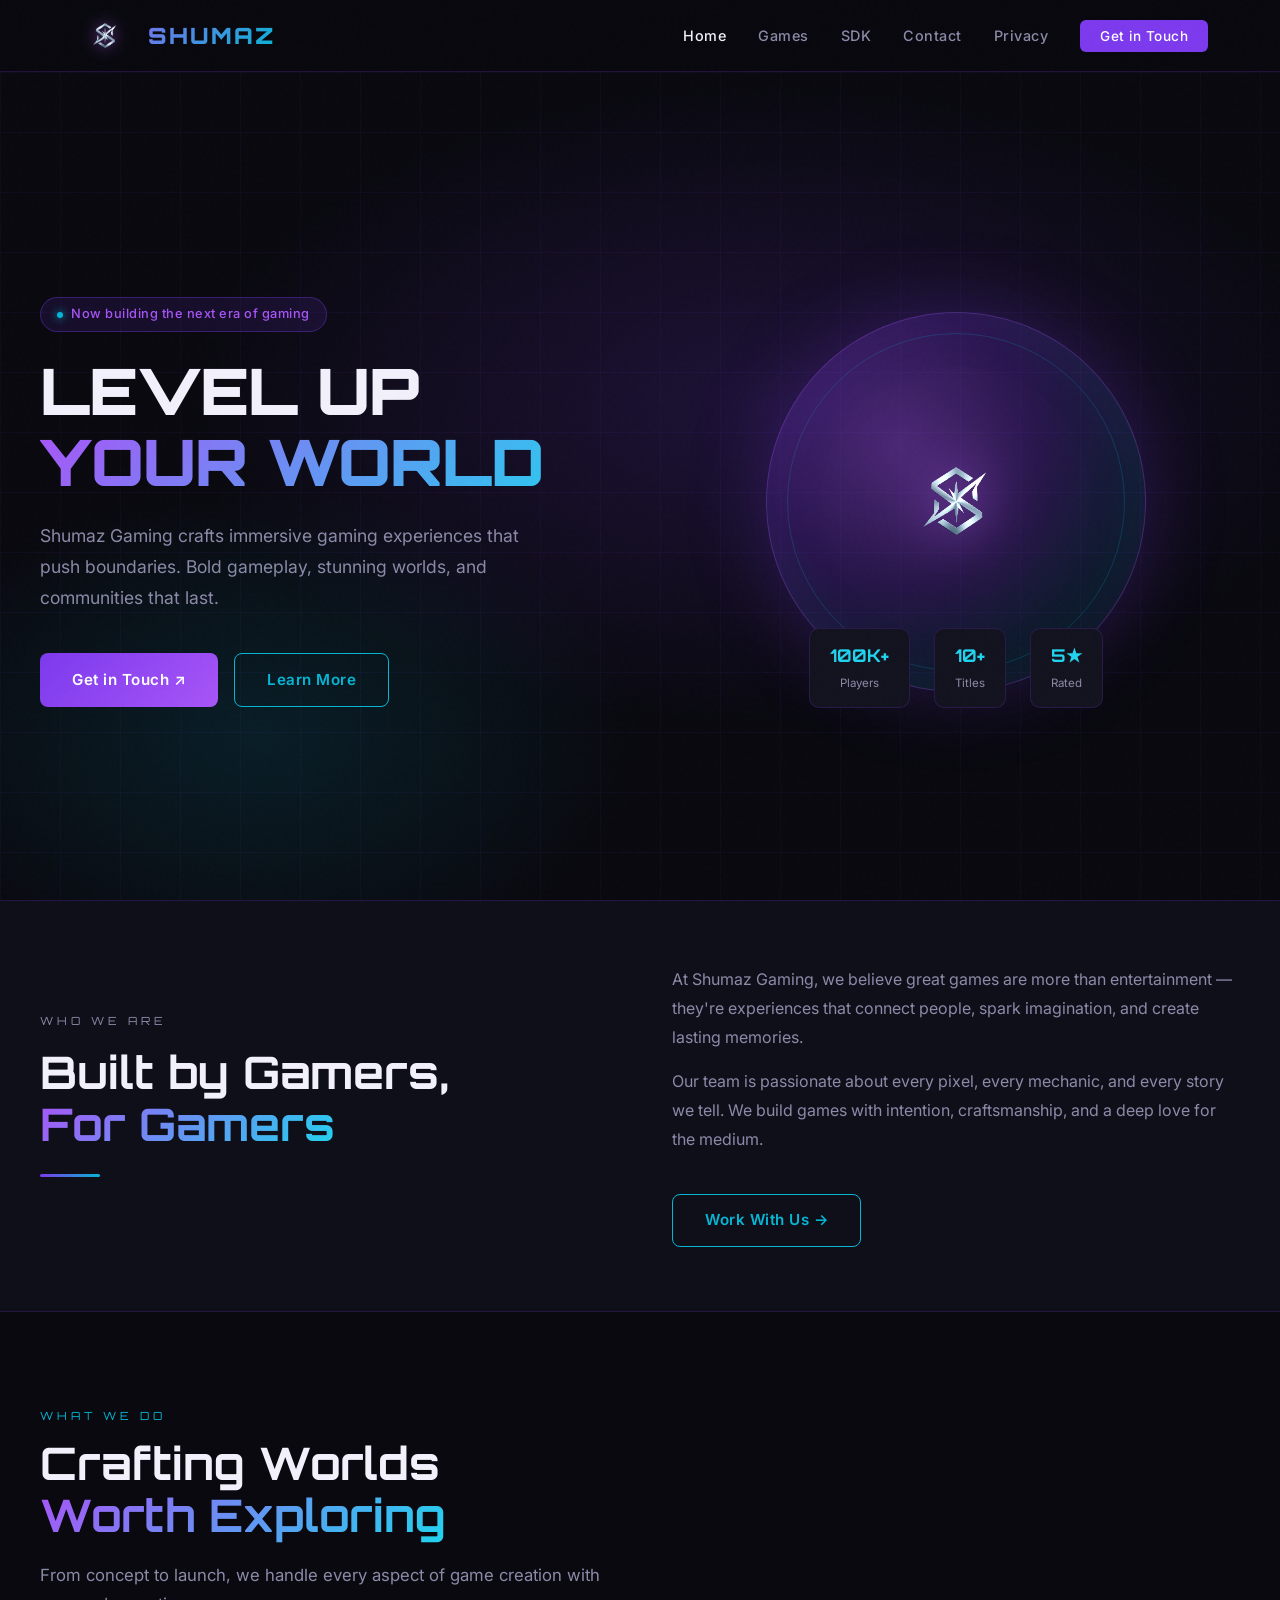
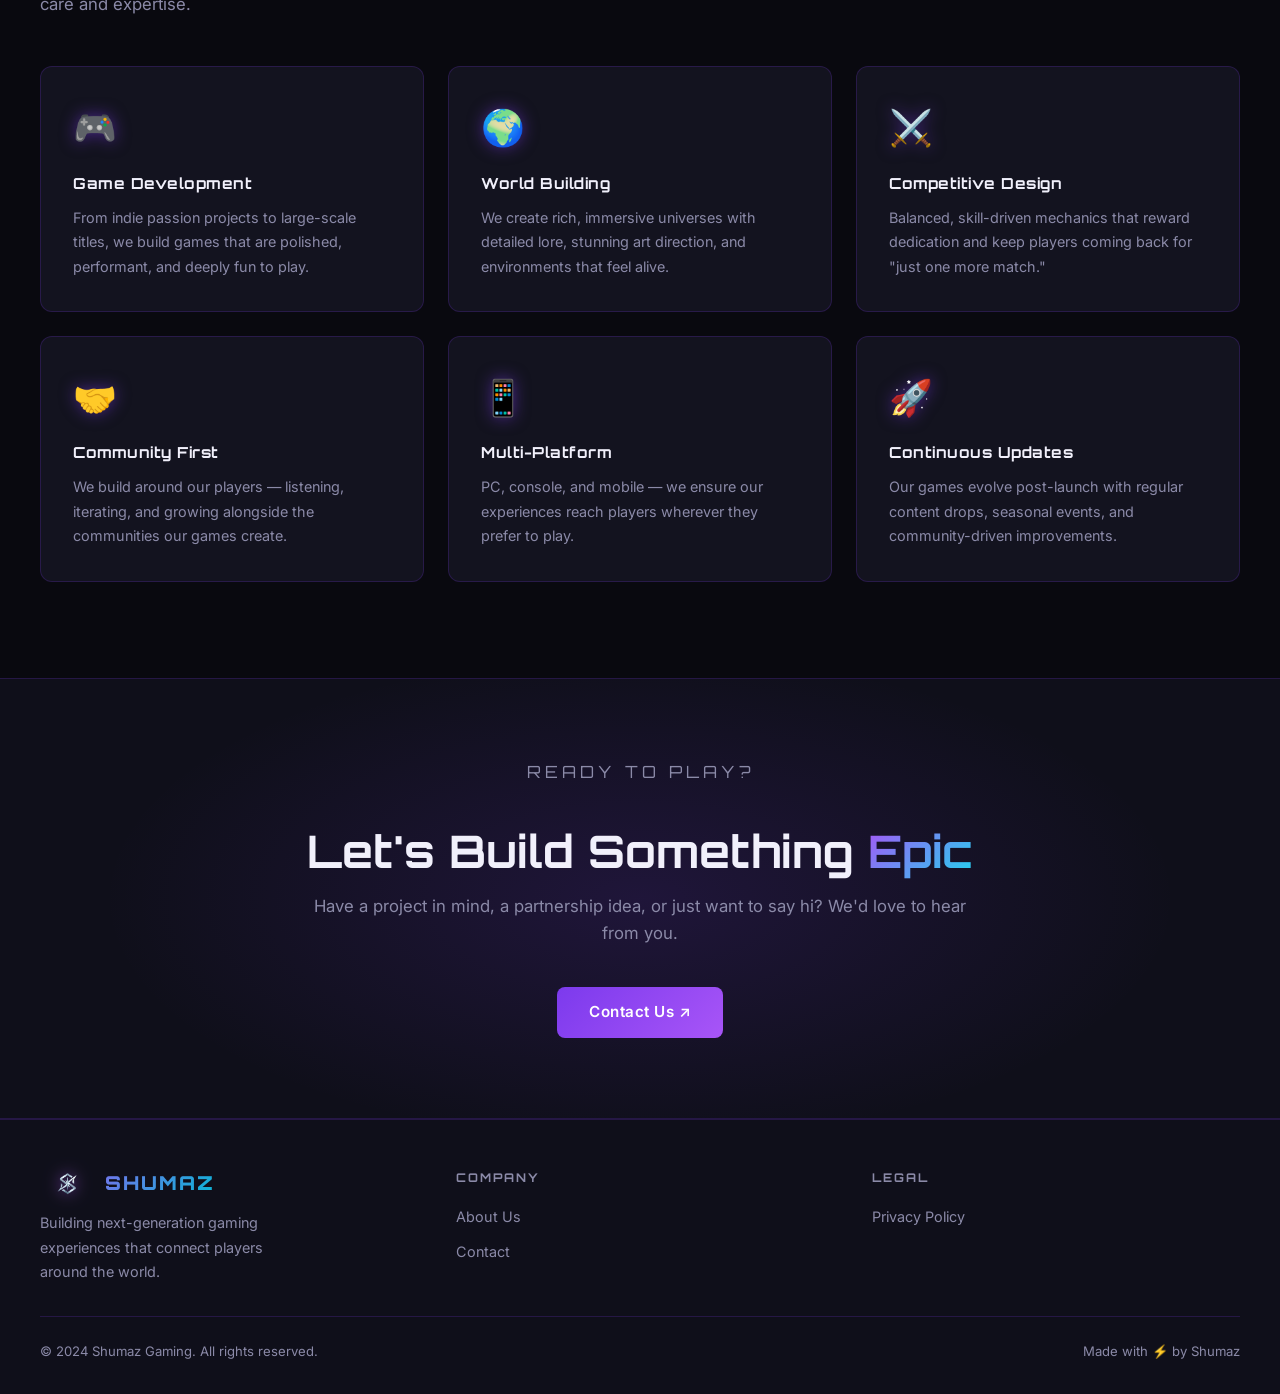
==== commit 2a570a78: "Added Our games page" ====
--- a/index.html
+++ b/index.html
@@ -236,6 +236,7 @@
       <a href="index.html" class="nav-logo"><img src="Art/logo.png" alt="Shumaz Logo" />SHUMAZ</a>
       <ul class="nav-links">
         <li><a href="index.html" class="active">Home</a></li>
+        <li><a href="games.html">Games</a></li>
         <li><a href="sdk.html">SDK</a></li>
         <li><a href="contact.html">Contact</a></li>
         <li><a href="privacy-policy.html">Privacy</a></li>
